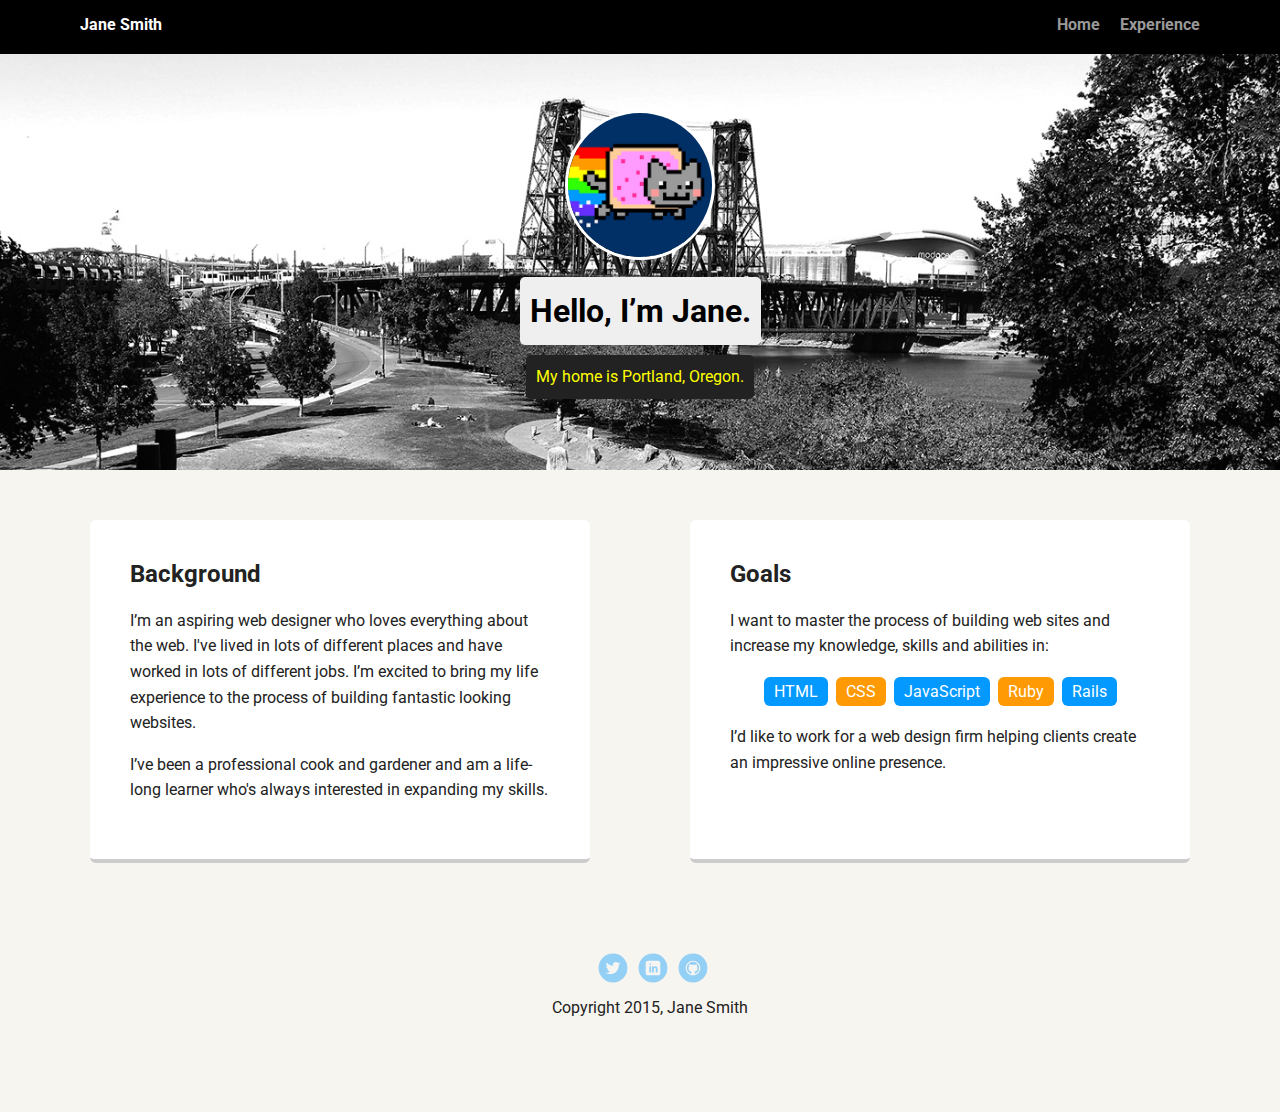
==== profile_page_v1/index.html @ 1618dab8 "Added Project Starter Files" ====
<!doctype html>
<html lang="en">
<head>
  <meta charset="utf-8">
  <title>Jane Smith's Profile</title>
  <meta name="viewport" content="width=device-width, initial-scale=1.0">
  <link rel="stylesheet" href="styles.css">
  <link href="https://fonts.googleapis.com/css?family=Muli%7CRoboto:400,300,500,700,900" rel="stylesheet"></head>
  <body>

    <div class="main-nav">
        <ul class="nav">
          <li class="name">Jane Smith</li>
          <li><a href="#">Home</a></li>
          <li><a href="#">Experience</a></li>
        </ul>
    </div>

    <header>
      <img src="images/me.png" alt="Drawing of Jane Smith" class="profile-image">
      <h1 class="tag name">Hello, I’m Jane.</h1>
      <p class="tag location">My home is Portland, Oregon.</p>
    </header>

    <main class="flex">
      <div class="card">
        <h2>Background</h2>
        <p>I’m an aspiring web designer who loves everything about the web. I've lived in lots of different places and have worked in lots of different jobs. I’m excited to bring my life experience to the process of building fantastic looking websites.</p>
        <p>I’ve been a professional cook and gardener and am a life-long learner who's always interested in expanding my skills.</p>
      </div> 

      <div class="card">
        <h2>Goals</h2>
        <p>I want to master the process of building web sites and increase my knowledge, skills and abilities in:</p>
        <ul class="skills">
          <li>HTML</li>
          <li>CSS</li>
          <li>JavaScript</li>
          <li>Ruby</li>
          <li>Rails</li>
        </ul>
        <p>I’d like to work for a web design firm helping clients create an impressive online presence.</p>
      </div> 

    </main>
    <footer>
      <ul>
        <li><a href="#" class="social twitter">Twitter</a></li>
        <li><a href="#" class="social linkedin">LinkedIn</a></li>
        <li><a href="#" class="social github">Github</a></li>
      </ul>
      <p class="copyright">Copyright 2015, Jane Smith</p>
    </footer>
  </body>
  </html>
---- profile_page_v1/styles.css ----
/* Global Layout Set-up */
* { 
  box-sizing: border-box;
}
  
body {
  margin: 0;
  padding: 0;
  text-align: center;
  font-family: 'Roboto', sans-serif;
  color: #222;
  background: #f7f5f0;
}
/* Link Styles */

a {
  text-decoration: none;
  color: #999;
}
a:hover {
  color: #6633ff;
}

/* Section Styles */

.main-nav {
  width: 100%;
  background: black;
  min-height: 30px;
  padding: 10px;
  position: fixed;
  text-align: center;
}
.nav {
  display: flex;
  justify-content: space-around;
  font-weight: 700;
  list-style-type: none;
  margin: 0 auto;
  padding: 0;
}

.nav .name {
    display: block;
    margin-right: auto;
    color: white;
}
.nav li {
  padding: 5px 10px 10px 10px;
}
.nav a {
  transition: all .5s;
}
.nav a:hover {
  color: white
}

header {
  text-align: center;
  background: url('images/portland.jpg') no-repeat top center ;
  background-size: cover;
  overflow: hidden;
  padding-top: 60px;
}
header {
  line-height: 1.5;
}
header .profile-image {
  margin-top: 50px;
  width: 150px;
  height: 150px;
  border-radius: 50%;
  border: 3px solid white;
  transition: all .5s;
}
header .profile-image:hover {
  transform: scale(1.2) rotate(5deg);
}
.tag {
  background-color: #efefef;
  color: black;
  padding: 10px;
  border-radius: 5px;
  display: table;
  margin: 10px auto;
} 
.location {
  background-color: #222;
  color: yellow;
}
.card {
  margin: 30px;
  padding: 20px 40px 40px;
  max-width: 500px;
  text-align: left;
  background: #fff;
  border-bottom: 4px solid #ccc;
  border-radius: 6px;
  transition: all .5s;
}
.card:hover {
  border-color: #ff99ff;
}

ul.skills {
  padding: 0;
  text-align: center;
}

.skills li {
  border-radius: 6px;
  display: inline-block;
  background: #ff9904;
  color: white;
  padding: 5px 10px;
  margin: 2px;
}

.skills li:nth-child(odd) {
  background: #0399ff;
}

footer {
  width: 100%;
  min-height: 30px;
  padding: 20px 0 40px 20px;
}

footer .copyright {
  top: -8px;
  font-size: .75em;
}

footer ul {
  list-style-type: none;
  margin: 0;
  padding: 0;
}

footer ul li {
  display: inline-block;
}

a.social {
  display: inline-block;
  text-indent: -9999px;
  margin-left: 5px;
  width: 30px;
  height: 30px;
  background-size: 30px 30px;
  opacity: .4;
  transition: all .5s;
}
a.twitter {
  background-image: url(images/twitter.svg);
}
a.linkedin {
  background-image: url(images/linkedin.svg);
}
a.github {
  background-image: url(images/github.svg);
}
a.social:hover {
  opacity: 1;
}
.clearfix {
  clear: both;
}

/* Styles for larger screens */
@media screen and (min-width: 720px) {
  
  .flex {
      display: -ms-flexbox;      /* TWEENER - IE 10 */
      display: flex; 
      max-width: 1200px;
      -ms-flex-pack: distribute;
      justify-content: space-around;
      margin: 0 auto;
  }

  header {
    min-height: 470px;
  }

  .nav {
    max-width: 1200px;
    padding: 0 30px;
  }


  main {
    padding-top: 20px;
  }

  main p {
    line-height: 1.6em;
  }

  footer {
    font-size: 1.3em;
    max-width: 1200px;
    margin: 40px auto;
  }

}
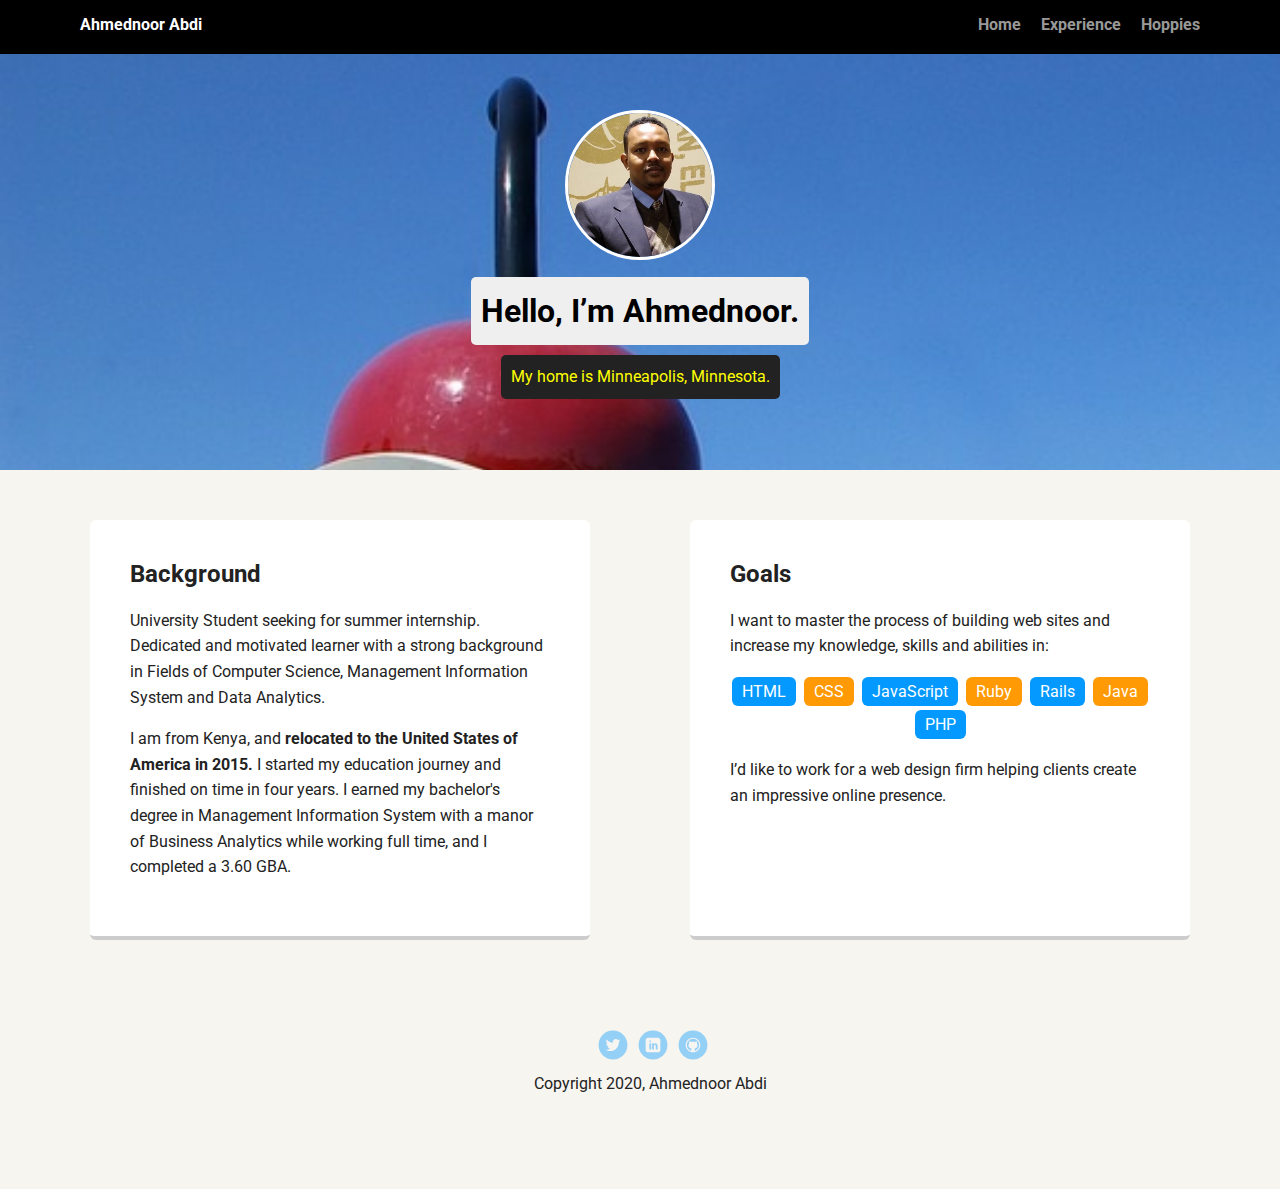
==== commit a79991e7: "Updated project" ====
--- a/profile_page_v1/index.html
+++ b/profile_page_v1/index.html
@@ -2,7 +2,7 @@
 <html lang="en">
 <head>
   <meta charset="utf-8">
-  <title>Jane Smith's Profile</title>
+  <title>Ahmednoor's Profile</title>
   <meta name="viewport" content="width=device-width, initial-scale=1.0">
   <link rel="stylesheet" href="styles.css">
   <link href="https://fonts.googleapis.com/css?family=Muli%7CRoboto:400,300,500,700,900" rel="stylesheet"></head>
@@ -10,23 +10,24 @@
 
     <div class="main-nav">
         <ul class="nav">
-          <li class="name">Jane Smith</li>
-          <li><a href="#">Home</a></li>
-          <li><a href="#">Experience</a></li>
+          <li class="name">Ahmednoor Abdi</li>
+          <li><a href="index.html">Home</a></li>
+          <li><a href="experience.html">Experience</a></li>
+          <li><a href="hobbies.html">Hoppies</a></li>
         </ul>
     </div>
 
     <header>
-      <img src="images/me.png" alt="Drawing of Jane Smith" class="profile-image">
-      <h1 class="tag name">Hello, I’m Jane.</h1>
-      <p class="tag location">My home is Portland, Oregon.</p>
+      <img src="images/myself.jpg" alt="Picture of Ahmednoor" class="profile-image">
+      <h1 class="tag name">Hello, I’m Ahmednoor.</h1>
+      <p class="tag location">My home is Minneapolis, Minnesota.</p>
     </header>
 
     <main class="flex">
       <div class="card">
         <h2>Background</h2>
-        <p>I’m an aspiring web designer who loves everything about the web. I've lived in lots of different places and have worked in lots of different jobs. I’m excited to bring my life experience to the process of building fantastic looking websites.</p>
-        <p>I’ve been a professional cook and gardener and am a life-long learner who's always interested in expanding my skills.</p>
+        <p>University Student seeking for summer internship. Dedicated and motivated learner with a strong background in Fields of Computer Science, Management Information System and Data Analytics.</p>
+        <p>I am from Kenya, and <strong> relocated to the United States of America in 2015.</strong> I started my education journey and finished on time in four years. I earned my bachelor's degree in Management Information System with a manor of Business Analytics while working full time, and I completed a 3.60 GBA.</p>
       </div> 
 
       <div class="card">
@@ -38,6 +39,8 @@
           <li>JavaScript</li>
           <li>Ruby</li>
           <li>Rails</li>
+          <li>Java</li>
+          <li>PHP</li>
         </ul>
         <p>I’d like to work for a web design firm helping clients create an impressive online presence.</p>
       </div> 
@@ -45,11 +48,11 @@
     </main>
     <footer>
       <ul>
-        <li><a href="#" class="social twitter">Twitter</a></li>
-        <li><a href="#" class="social linkedin">LinkedIn</a></li>
-        <li><a href="#" class="social github">Github</a></li>
+        <li><a href="https://twitter.com/home" class="social twitter">Twitter</a></li>
+        <li><a href="https://www.linkedin.com/feed/" class="social linkedin">LinkedIn</a></li>
+        <li><a href="https://github.com/Ahmednoor114" class="social github">Github</a></li>
       </ul>
-      <p class="copyright">Copyright 2015, Jane Smith</p>
+      <p class="copyright">Copyright 2020, Ahmednoor Abdi</p>
     </footer>
   </body>
   </html>
--- a/profile_page_v1/styles.css
+++ b/profile_page_v1/styles.css
@@ -57,7 +57,7 @@
 
 header {
   text-align: center;
-  background: url('images/portland.jpg') no-repeat top center ;
+  background: url('images/background.jpg') no-repeat top center ;
   background-size: cover;
   overflow: hidden;
   padding-top: 60px;
@@ -205,3 +205,35 @@
 
 }
 
+/* My css */
+
+caption {
+  font-weight: bold;
+  font-size: 1.2em;
+  margin-bottom: 8px;
+}
+
+table, th, td {
+border: 1px solid #2d0d18;
+border-collapse: collapse;
+padding: 5px 10px;
+}
+
+table {
+width:90%;
+margin: auto;
+
+}
+
+tr {
+height: 30px;
+}
+
+th {
+background-color: #033a08; 
+color: #f2eded;
+}
+
+tbody tr:nth-child(odd) {
+background-color: #bb9fa6; 
+} 